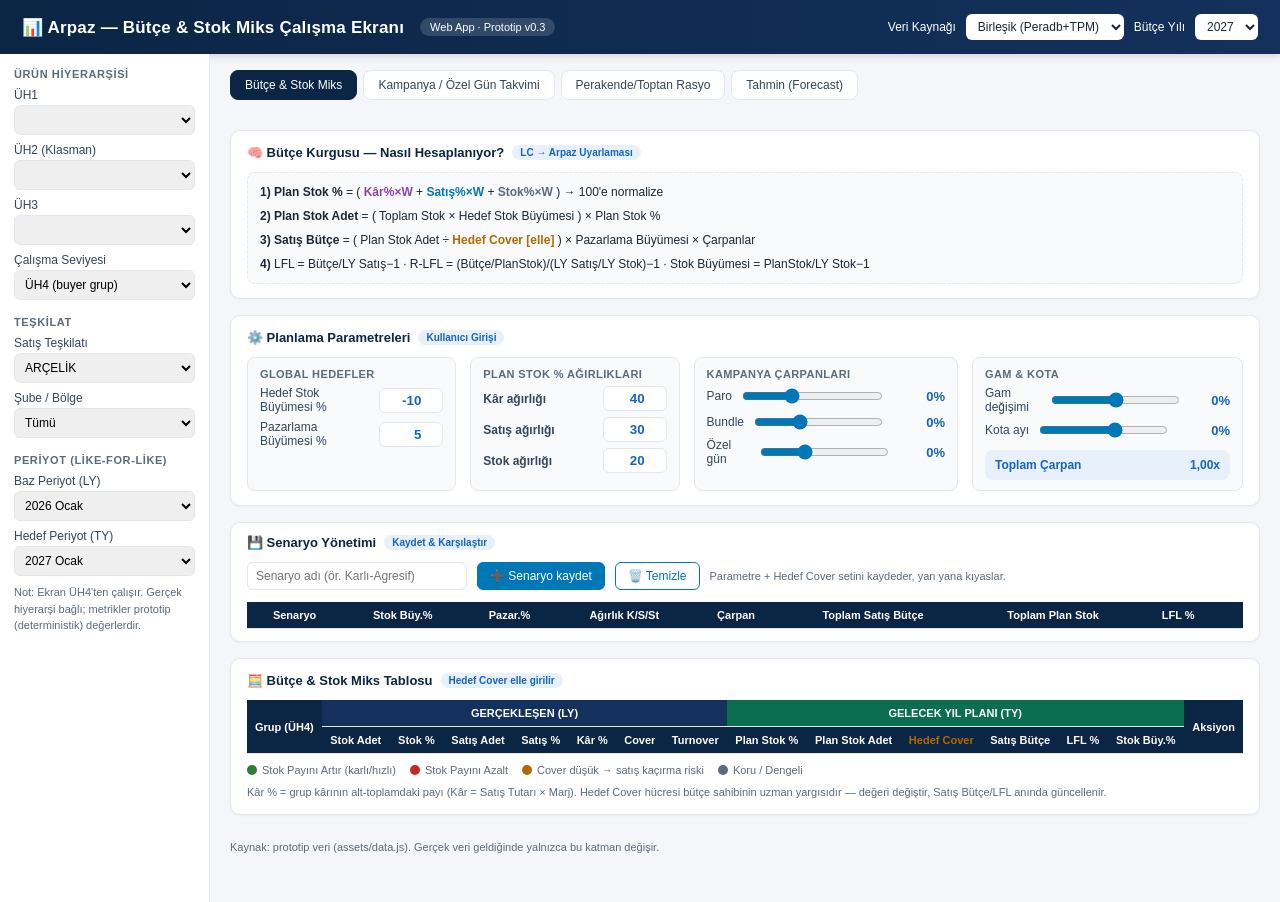
==== assets/index.html @ 36cef4ee "prototip v0.3 - calisan ekran Co-authored-by: Copilot <223556219+Copilot@users.noreply.github.com>" ====
<!DOCTYPE html>
<html lang="tr">
<head>
<meta charset="UTF-8">
<meta name="viewport" content="width=device-width, initial-scale=1.0">
<title>Arpaz | Bütçe &amp; Stok Miks Çalışma Ekranı</title>
<link rel="stylesheet" href="styles.css">
</head>
<body>
<header>
  <h1>📊 Arpaz — Bütçe &amp; Stok Miks Çalışma Ekranı</h1>
  <span class="tag">Web App · Prototip v0.3</span>
  <div class="right">
    <span>Veri Kaynağı</span>
    <select id="src"><option>Birleşik (Peradb+TPM)</option><option>TPM (Yeni)</option><option>Peradb (Eski)</option></select>
    <span>Bütçe Yılı</span>
    <select id="year"><option>2027</option><option>2026</option></select>
  </div>
</header>

<div class="wrap">
  <aside class="side">
    <h3>Ürün Hiyerarşisi</h3>
    <label>ÜH1</label>
    <select id="h_uh1"></select>
    <label>ÜH2 (Klasman)</label>
    <select id="h_uh2"></select>
    <label>ÜH3</label>
    <select id="h_uh3"></select>
    <label>Çalışma Seviyesi</label>
    <select id="h_level">
      <option value="uh4">ÜH4 (buyer grup)</option>
      <option value="uh3">ÜH3</option>
      <option value="uh2">ÜH2 (klasman)</option>
    </select>

    <h3>Teşkilat</h3>
    <label>Satış Teşkilatı</label>
    <select><option>ARÇELİK</option><option>Bayi Dağıtım Kanalı</option></select>
    <label>Şube / Bölge</label>
    <select><option>Tümü</option><option>İstanbul Trakya</option><option>Adana</option><option>İzmir</option></select>

    <h3>Periyot (Like-for-Like)</h3>
    <label>Baz Periyot (LY)</label>
    <select><option>2026 Ocak</option><option>2026 Tam Yıl</option></select>
    <label>Hedef Periyot (TY)</label>
    <select><option>2027 Ocak</option><option>2027 Tam Yıl</option></select>
    <div class="note" id="selInfo">Not: Ekran ÜH4'ten çalışır. Gerçek hiyerarşi bağlı; metrikler prototip (deterministik) değerlerdir.</div>
  </aside>

  <main class="main">
    <div class="tabs">
      <button class="active" data-tab="miks">Bütçe &amp; Stok Miks</button>
      <button data-tab="takvim">Kampanya / Özel Gün Takvimi</button>
      <button data-tab="rasyo">Perakende/Toptan Rasyo</button>
      <button data-tab="forecast">Tahmin (Forecast)</button>
    </div>

    <!-- ========== TAB: MIKS ========== -->
    <div class="tabpane" data-pane="miks">
      <div class="kpis" id="kpis"></div>

      <!-- FORMÜL AÇIKLAMA -->
      <div class="panel formula">
        <h2>🧠 Bütçe Kurgusu — Nasıl Hesaplanıyor? <span class="pill">LC → Arpaz Uyarlaması</span></h2>
        <div class="fbox">
          <div><b>1) Plan Stok %</b> = ( <span class="wK">Kâr%×W</span> + <span class="wS">Satış%×W</span> + <span class="wSt">Stok%×W</span> ) → 100'e normalize</div>
          <div><b>2) Plan Stok Adet</b> = ( Toplam Stok × Hedef Stok Büyümesi ) × Plan Stok %</div>
          <div><b>3) Satış Bütçe</b> = ( Plan Stok Adet ÷ <span class="wH">Hedef Cover [elle]</span> ) × Pazarlama Büyümesi × Çarpanlar</div>
          <div><b>4)</b> LFL = Bütçe/LY Satış−1 · R-LFL = (Bütçe/PlanStok)/(LY Satış/LY Stok)−1 · Stok Büyümesi = PlanStok/LY Stok−1</div>
        </div>
      </div>

      <!-- PARAMETRELER -->
      <div class="panel">
        <h2>⚙️ Planlama Parametreleri <span class="pill">Kullanıcı Girişi</span></h2>
        <div class="params">
          <div class="pgroup">
            <div class="ptitle">Global Hedefler</div>
            <div class="prow"><label>Hedef Stok Büyümesi %</label><input type="number" id="p_stokbuyume" value="-10" step="1"></div>
            <div class="prow"><label>Pazarlama Büyümesi %</label><input type="number" id="p_pazar" value="5" step="1"></div>
          </div>
          <div class="pgroup">
            <div class="ptitle">Plan Stok % Ağırlıkları</div>
            <div class="prow"><label class="wK">Kâr ağırlığı</label><input type="number" id="w_kar" value="40" step="5"></div>
            <div class="prow"><label class="wS">Satış ağırlığı</label><input type="number" id="w_satis" value="30" step="5"></div>
            <div class="prow"><label class="wSt">Stok ağırlığı</label><input type="number" id="w_stok" value="20" step="5"></div>
          </div>
          <div class="pgroup">
            <div class="ptitle">Kampanya Çarpanları</div>
            <div class="prow"><label>Paro</label><input type="range" id="m_paro" min="-20" max="40" value="0"><span class="num" id="v_paro">0%</span></div>
            <div class="prow"><label>Bundle</label><input type="range" id="m_bundle" min="-20" max="40" value="0"><span class="num" id="v_bundle">0%</span></div>
            <div class="prow"><label>Özel gün</label><input type="range" id="m_event" min="-20" max="40" value="0"><span class="num" id="v_event">0%</span></div>
          </div>
          <div class="pgroup">
            <div class="ptitle">Gam &amp; Kota</div>
            <div class="prow"><label>Gam değişimi</label><input type="range" id="m_gam" min="-30" max="30" value="0"><span class="num" id="v_gam">0%</span></div>
            <div class="prow"><label>Kota ayı</label><input type="range" id="m_kota" min="-30" max="20" value="0"><span class="num" id="v_kota">0%</span></div>
            <div class="mult-total"><span>Toplam Çarpan</span><span id="mult_total">1,00x</span></div>
          </div>
        </div>
      </div>

      <!-- SENARYO -->
      <div class="panel" style="padding:12px 16px">
        <h2>💾 Senaryo Yönetimi <span class="pill">Kaydet &amp; Karşılaştır</span></h2>
        <div class="scenario-bar">
          <input id="scName" placeholder="Senaryo adı (ör. Karlı-Agresif)">
          <button id="saveSc" class="btn">➕ Senaryo kaydet</button>
          <button id="clearSc" class="btn ghost">🗑️ Temizle</button>
          <span class="note" style="margin:0">Parametre + Hedef Cover setini kaydeder, yan yana kıyaslar.</span>
        </div>
        <div style="overflow:auto;margin-top:12px">
          <table id="scTable"><thead><tr>
            <th>Senaryo</th><th>Stok Büy.%</th><th>Pazar.%</th><th>Ağırlık K/S/St</th><th>Çarpan</th>
            <th>Toplam Satış Bütçe</th><th>Toplam Plan Stok</th><th>LFL %</th><th></th>
          </tr></thead><tbody id="scRows"></tbody></table>
        </div>
      </div>

      <!-- ANA MIKS TABLOSU -->
      <div class="panel">
        <h2>🧮 Bütçe &amp; Stok Miks Tablosu <span class="pill">Hedef Cover elle girilir</span></h2>
        <div style="max-height:520px;overflow:auto">
        <table id="grid">
          <thead>
            <tr>
              <th rowspan="2" id="grpColHead">Grup (ÜH4)</th>
              <th colspan="7" class="grp-real">GERÇEKLEŞEN (LY)</th>
              <th colspan="6" class="grp-plan">GELECEK YIL PLANI (TY)</th>
              <th rowspan="2">Aksiyon</th>
            </tr>
            <tr>
              <th>Stok Adet</th><th>Stok %</th>
              <th>Satış Adet</th><th>Satış %</th>
              <th>Kâr %</th>
              <th>Cover</th><th>Turnover</th>
              <th>Plan Stok %</th><th>Plan Stok Adet</th>
              <th class="wH">Hedef Cover</th><th>Satış Bütçe</th>
              <th>LFL %</th><th>Stok Büy.%</th>
            </tr>
          </thead>
          <tbody id="rows"></tbody>
          <tfoot><tr id="tfoot"></tr></tfoot>
        </table>
        </div>
        <div class="legend">
          <span><span class="dot" style="background:var(--green)"></span> Stok Payını Artır (karlı/hızlı)</span>
          <span><span class="dot" style="background:var(--red)"></span> Stok Payını Azalt</span>
          <span><span class="dot" style="background:var(--amber)"></span> Cover düşük → satış kaçırma riski</span>
          <span><span class="dot" style="background:var(--grey)"></span> Koru / Dengeli</span>
        </div>
        <div class="note">Kâr % = grup kârının alt-toplamdaki payı (Kâr = Satış Tutarı × Marj). Hedef Cover hücresi bütçe sahibinin uzman yargısıdır — değeri değiştir, Satış Bütçe/LFL anında güncellenir.</div>
      </div>
      <div class="foot">Kaynak: prototip veri (assets/data.js). Gerçek veri geldiğinde yalnızca bu katman değişir.</div>
    </div>

    <!-- ========== TAB: TAKVIM ========== -->
    <div class="tabpane" data-pane="takvim" style="display:none">
      <div class="panel">
        <h2>📅 Kampanya &amp; Özel Gün Takvimi (2021+) <span class="pill">Prototip Metadata</span></h2>
        <table id="calTable"><thead><tr>
          <th>Ay</th><th>Özel Gün / Event</th><th>Tip</th><th>Kampanya</th><th>Çarpan Önerisi</th><th>Geçmiş Uplift*</th>
        </tr></thead><tbody id="calRows"></tbody></table>
        <div class="note">* Uplift = kampanya ayı satış / normal ay satış. Gerçek kampanya geçmişi bağlanınca otomatik hesaplanıp çarpan panelini besleyecek.</div>
      </div>
    </div>

    <!-- ========== TAB: RASYO ========== -->
    <div class="tabpane" data-pane="rasyo" style="display:none">
      <div class="panel">
        <h2>⚖️ Perakende / Toptan Satış Rasyosu <span class="pill">Pandemi Sonrası</span></h2>
        <table id="ratioTable"><thead><tr>
          <th>Yıl</th><th>Perakende %</th><th>Toptan %</th><th>Rasyo (Per/Top)</th><th>Yorum</th>
        </tr></thead><tbody id="ratioRows"></tbody></table>
        <div class="note">2021+ veriyle perakende ağırlığı takip edilir; bütçe dağılımında kanal miksini belirler.</div>
      </div>
    </div>

    <!-- ========== TAB: FORECAST ========== -->
    <div class="tabpane" data-pane="forecast" style="display:none">
      <div class="panel">
        <h2>🔮 Tahmin (Forecast) <span class="pill">Yöntem Seçimi</span></h2>
        <div class="fc-controls">
          <label>Yöntem</label>
          <select id="fcMethod">
            <option value="lfl">LFL Trend (büyüme oranı)</option>
            <option value="seasonal">Mevsimsel (özel gün ağırlıklı)</option>
            <option value="avg">3-Aylık Hareketli Ort.</option>
          </select>
          <span class="note" style="margin:0">Toplam Satış Bütçesini aylara dağıtır.</span>
        </div>
        <table id="fcTable"><thead><tr>
          <th>Ay</th><th>LY Satış</th><th>Mevsim Endeksi</th><th>TY Tahmin</th><th>Plan Stok (Cover)</th>
        </tr></thead><tbody id="fcRows"></tbody></table>
        <div class="note">Prototip mevsim endeksleri örnek değerlerdir. Gerçek veri gelince ay-bazlı geçmişten otomatik türetilir.</div>
      </div>
    </div>
  </main>
</div>

<script src="assets/hierarchy.js"></script>
<script src="assets/data.js"></script>
<script src="assets/app.js"></script>
</body>
</html>
---- assets/styles.css ----
:root{
  --navy:#0b2545;--navy2:#13315c;--accent:#00b4d8;--accent2:#0077b6;
  --green:#2e7d32;--greenbg:#e6f4ea;--red:#c62828;--redbg:#fdecea;
  --amber:#b26a00;--amberbg:#fff4e0;--blue:#1565c0;--bluebg:#e7f0fb;
  --grey:#5b6b7c;--line:#e3e8ee;--bg:#f4f6f9;--ink:#1c2733;
}
*{box-sizing:border-box}
body{margin:0;font-family:'Segoe UI',Arial,sans-serif;background:var(--bg);color:var(--ink);font-size:13px}
header{background:linear-gradient(90deg,var(--navy),var(--navy2));color:#fff;padding:14px 22px;display:flex;align-items:center;gap:16px;box-shadow:0 2px 8px rgba(0,0,0,.15)}
header h1{font-size:17px;margin:0;font-weight:600;letter-spacing:.2px}
header .tag{background:rgba(255,255,255,.15);padding:3px 10px;border-radius:20px;font-size:11px}
header .right{margin-left:auto;display:flex;gap:10px;align-items:center;font-size:12px}
header select{background:#fff;border:none;border-radius:6px;padding:5px 8px;font-size:12px;color:var(--ink)}
.wrap{display:flex;min-height:calc(100vh - 52px)}
.side{width:210px;background:#fff;border-right:1px solid var(--line);padding:14px;flex-shrink:0}
.side h3{font-size:11px;text-transform:uppercase;letter-spacing:.6px;color:var(--grey);margin:16px 0 8px}
.side h3:first-child{margin-top:0}
.side label{display:block;font-size:12px;margin:8px 0 3px;color:#33475b}
.side select,.side input{width:100%;padding:6px;border:1px solid var(--line);border-radius:6px;font-size:12px}
.main{flex:1;padding:16px 20px;overflow:auto}
.kpis{display:grid;grid-template-columns:repeat(6,1fr);gap:12px;margin-bottom:16px}
.kpi{background:#fff;border:1px solid var(--line);border-radius:10px;padding:12px 14px;box-shadow:0 1px 3px rgba(0,0,0,.04)}
.kpi .lbl{font-size:11px;color:var(--grey);margin-bottom:4px}
.kpi .val{font-size:19px;font-weight:700;color:var(--navy)}
.kpi .sub{font-size:11px;margin-top:3px}
.up{color:var(--green)}.down{color:var(--red)}
.panel{background:#fff;border:1px solid var(--line);border-radius:10px;padding:14px 16px;margin-bottom:16px;box-shadow:0 1px 3px rgba(0,0,0,.04)}
.panel h2{font-size:13px;margin:0 0 12px;color:var(--navy);display:flex;align-items:center;gap:8px}
.panel h2 .pill{font-size:10px;background:var(--bluebg);color:var(--blue);padding:2px 8px;border-radius:20px;font-weight:600}
.params{display:grid;grid-template-columns:repeat(4,1fr);gap:14px}
.pgroup{background:#f8fafc;border:1px solid var(--line);border-radius:8px;padding:10px 12px}
.pgroup .ptitle{font-size:11px;color:var(--grey);margin-bottom:6px;font-weight:600;text-transform:uppercase;letter-spacing:.4px}
.prow{display:flex;align-items:center;justify-content:space-between;gap:8px;margin:6px 0}
.prow label{font-size:12px;color:#33475b}
.prow input[type=range]{flex:1;accent-color:var(--accent2)}
.prow .num{width:52px;text-align:right;font-weight:600;color:var(--blue);font-variant-numeric:tabular-nums}
.prow input[type=number]{width:64px;padding:4px 6px;border:1px solid var(--line);border-radius:6px;text-align:right;color:var(--blue);font-weight:600}
.mult-total{margin-top:10px;padding:8px 10px;background:var(--bluebg);border-radius:8px;font-size:12px;display:flex;justify-content:space-between;font-weight:600;color:var(--blue)}
table{width:100%;border-collapse:collapse;font-size:12px}
th,td{padding:7px 8px;text-align:right;border-bottom:1px solid var(--line);white-space:nowrap;font-variant-numeric:tabular-nums}
th{background:var(--navy);color:#fff;font-weight:600;font-size:11px;position:sticky;top:0;text-align:right}
th:first-child,td:first-child{text-align:left}
tbody tr:hover{background:#f0f7fb}
.num-cell{font-weight:600}
.pct{color:var(--grey)}
.badge{display:inline-block;padding:3px 9px;border-radius:20px;font-size:11px;font-weight:600;white-space:nowrap}
.b-red{background:var(--redbg);color:var(--red)}
.b-green{background:var(--greenbg);color:var(--green)}
.b-amber{background:var(--amberbg);color:var(--amber)}
.b-blue{background:var(--bluebg);color:var(--blue)}
.b-grey{background:#eef1f5;color:var(--grey)}
tfoot td{background:#eef3f8;font-weight:700;border-top:2px solid var(--navy)}
.heat{border-radius:4px;padding:2px 6px;font-weight:600}
.legend{display:flex;gap:14px;flex-wrap:wrap;font-size:11px;color:var(--grey);margin-top:10px}
.legend span{display:inline-flex;align-items:center;gap:5px}
.dot{width:10px;height:10px;border-radius:50%;display:inline-block}
.note{font-size:11px;color:var(--grey);margin-top:8px;line-height:1.5}
.tabs{display:flex;gap:6px;margin-bottom:14px}
.tabs button{border:1px solid var(--line);background:#fff;padding:7px 14px;border-radius:8px;font-size:12px;cursor:pointer;color:#33475b}
.tabs button.active{background:var(--navy);color:#fff;border-color:var(--navy)}
.foot{font-size:11px;color:var(--grey);padding:10px 0}
.btn{border:1px solid var(--accent2);background:var(--accent2);color:#fff;padding:6px 12px;border-radius:6px;font-size:12px;cursor:pointer}
.btn.ghost{background:#fff;color:var(--accent2)}
.btn.mini{padding:3px 8px;font-size:11px}
.scenario-bar{display:flex;gap:10px;align-items:center;flex-wrap:wrap}
.scenario-bar input{padding:6px 8px;border:1px solid var(--line);border-radius:6px;font-size:12px;width:220px}
.fc-controls{display:flex;gap:10px;align-items:center;margin-bottom:12px}
.fc-controls select{padding:6px;border:1px solid var(--line);border-radius:6px}
#scTable td,#scTable th{text-align:center}
#scTable td:first-child{text-align:left;font-weight:600}
#ratioRows td:last-child,#calRows td:nth-child(2){text-align:left}
/* formül kutusu */
.panel.formula .fbox{display:flex;flex-direction:column;gap:6px;font-size:12px;background:#f8fafc;border:1px dashed var(--line);border-radius:8px;padding:10px 12px;line-height:1.5}
.wK{color:#8e44ad;font-weight:600}.wS{color:#0077b6;font-weight:600}.wSt{color:#5b6b7c;font-weight:600}.wH{color:#b26a00;font-weight:600}
/* gruplu başlık */
#grid th.grp-real{background:#13315c;text-align:center}
#grid th.grp-plan{background:#0b6e4f;text-align:center}
/* düzenlenebilir Hedef Cover hücresi */
.covcell{background:#fff8e6;text-align:center}
.covin{width:56px;padding:4px 6px;border:1px solid var(--amber);border-radius:6px;text-align:right;font-weight:700;color:var(--amber);background:#fffdf6}
.covin:focus{outline:2px solid var(--amber);background:#fff}
#grid th:first-child{position:sticky;left:0;z-index:3}
#grid td:first-child{position:sticky;left:0;background:#fff;z-index:1}
#grid tbody tr:hover td:first-child{background:#f0f7fb}
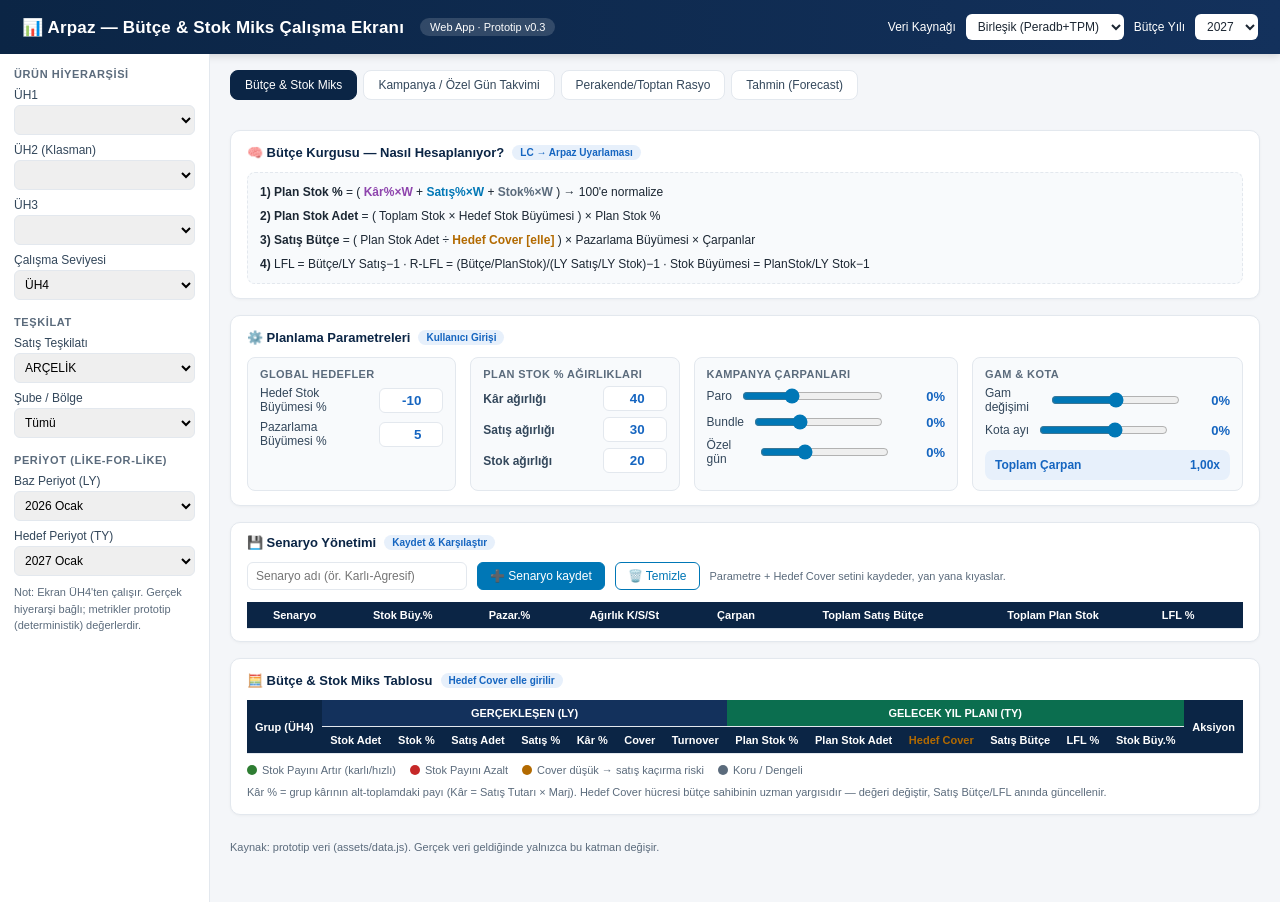
==== commit 8e0b2e0b: "feat: ÜH3 için genişlet/daralt satır ve ÜH4 alt satırlar eklendi Co-authored-by: Copilot <223556219+" ====
--- a/assets/index.html
+++ b/assets/index.html
@@ -29,7 +29,7 @@
     <select id="h_uh3"></select>
     <label>Çalışma Seviyesi</label>
     <select id="h_level">
-      <option value="uh4">ÜH4 (buyer grup)</option>
+      <option value="uh4">ÜH4</option>
       <option value="uh3">ÜH3</option>
       <option value="uh2">ÜH2 (klasman)</option>
     </select>
--- a/assets/styles.css
+++ b/assets/styles.css
@@ -82,3 +82,11 @@
 #grid th:first-child{position:sticky;left:0;z-index:3}
 #grid td:first-child{position:sticky;left:0;background:#fff;z-index:1}
 #grid tbody tr:hover td:first-child{background:#f0f7fb}
+
+/* Expander (▶/▼) for UH3 rows */
+.expander{cursor:pointer;display:inline-block;width:18px;text-align:center;margin-right:6px;color:var(--grey);font-weight:700}
+
+/* Child rows (ÜH4 under ÜH3) - subtle grey tone and slight indent */
+.child-row td:first-child{padding-left:18px;background:#fbfcfd;color:var(--grey)}
+.child-row{background:linear-gradient(180deg,#fbfcfd,#f7f8fa)}
+.child-row td{font-size:12px}
